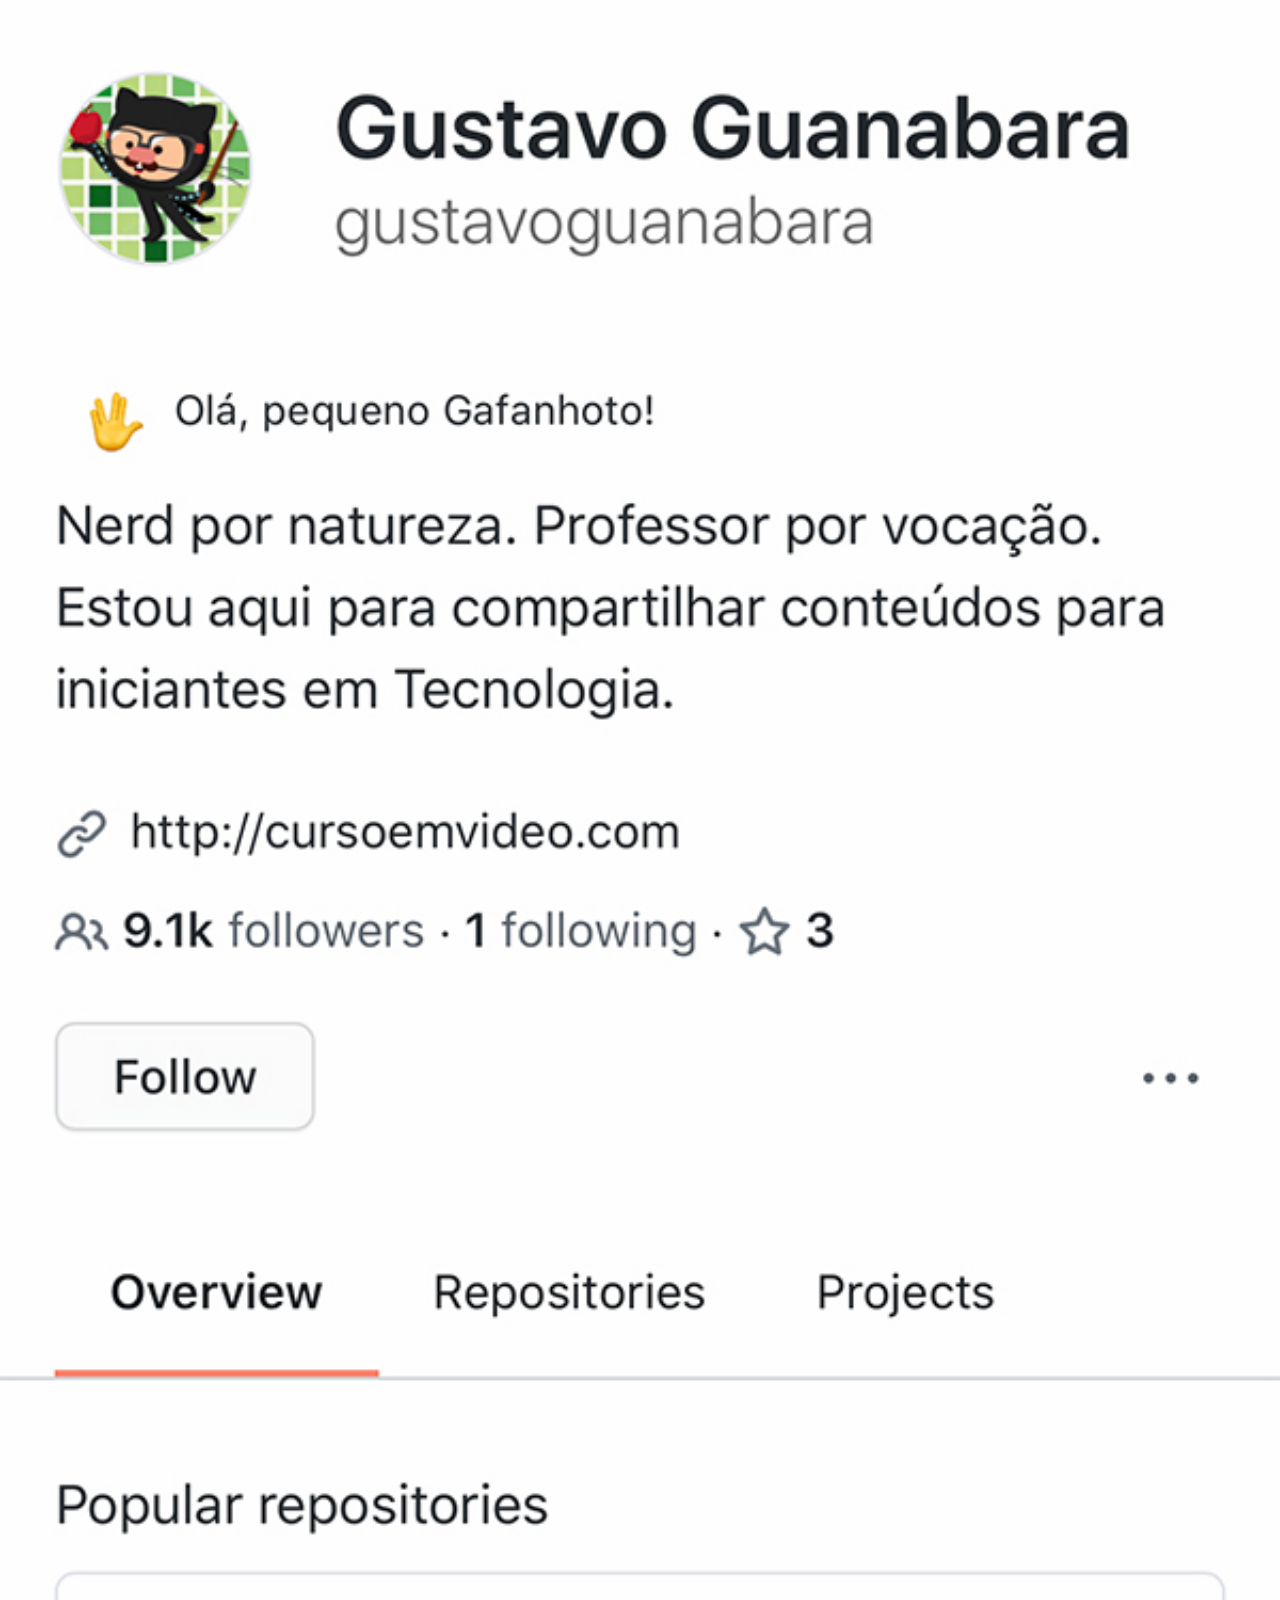
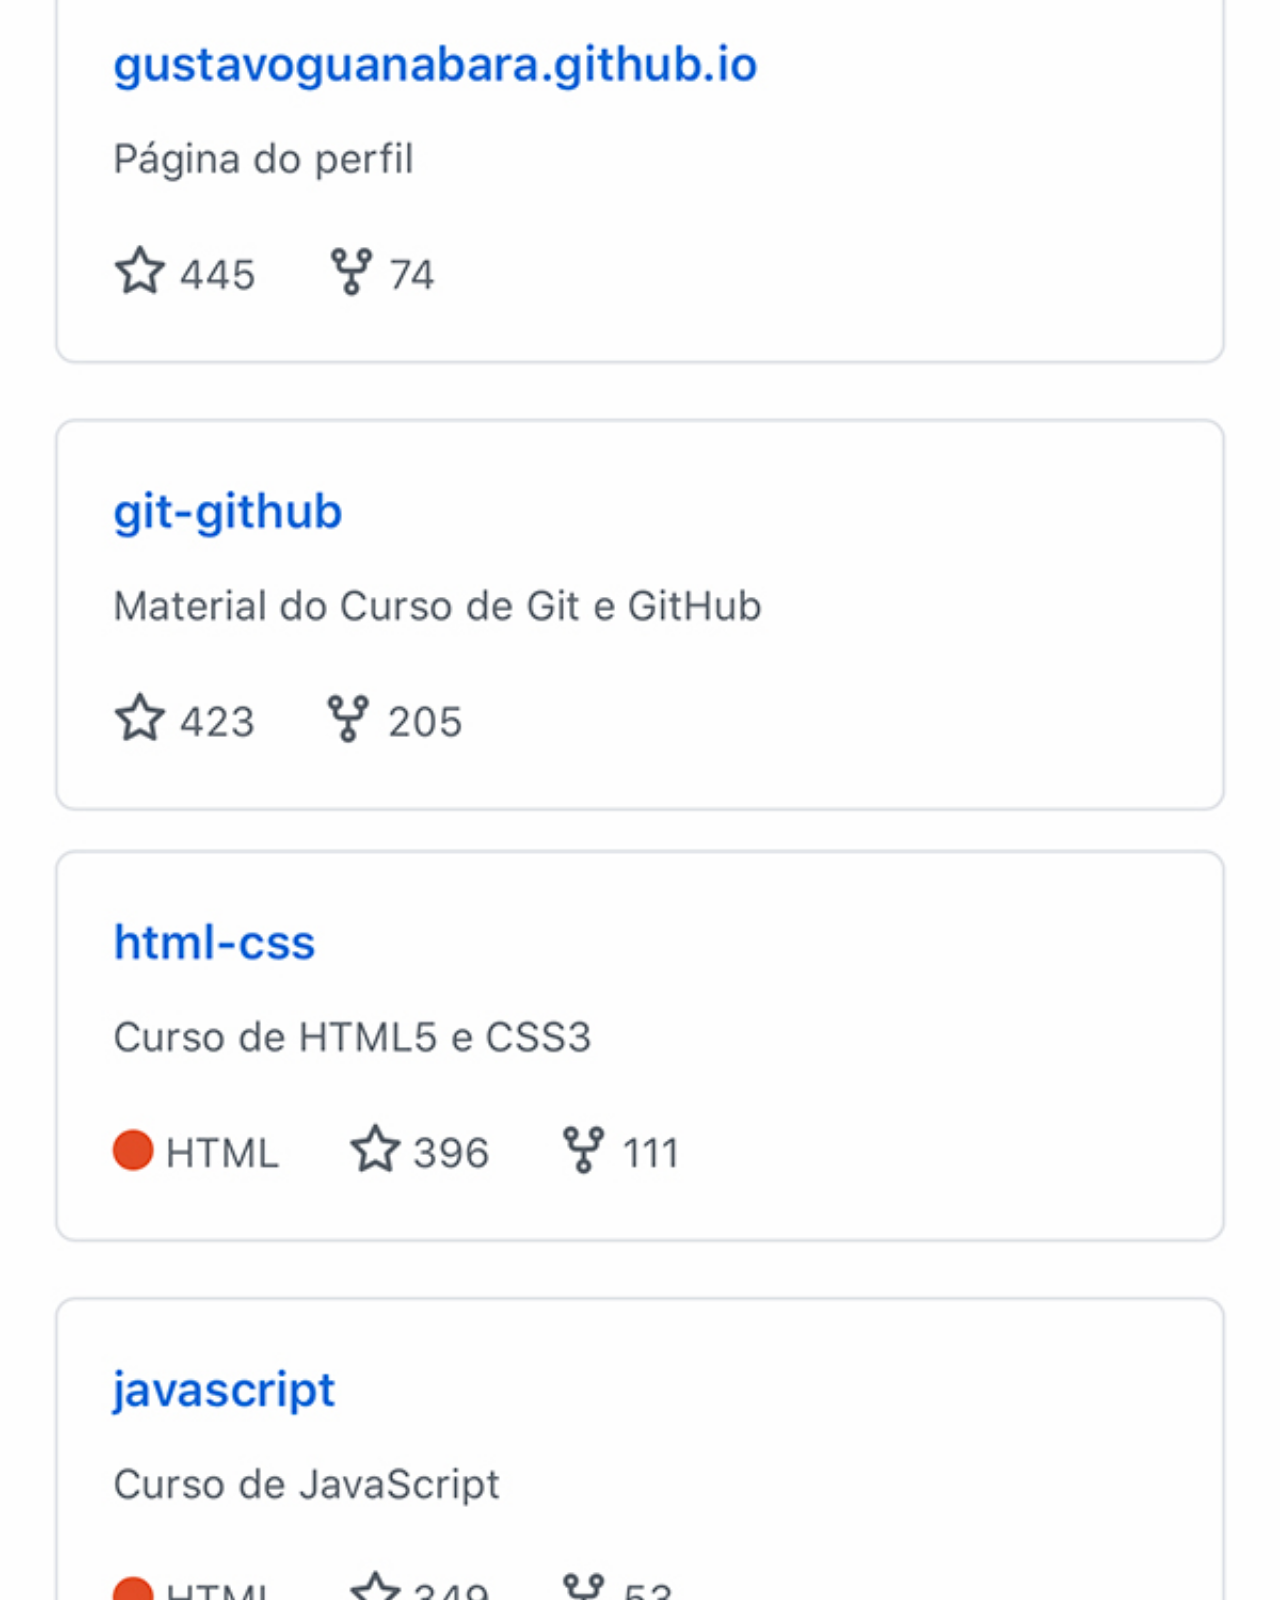
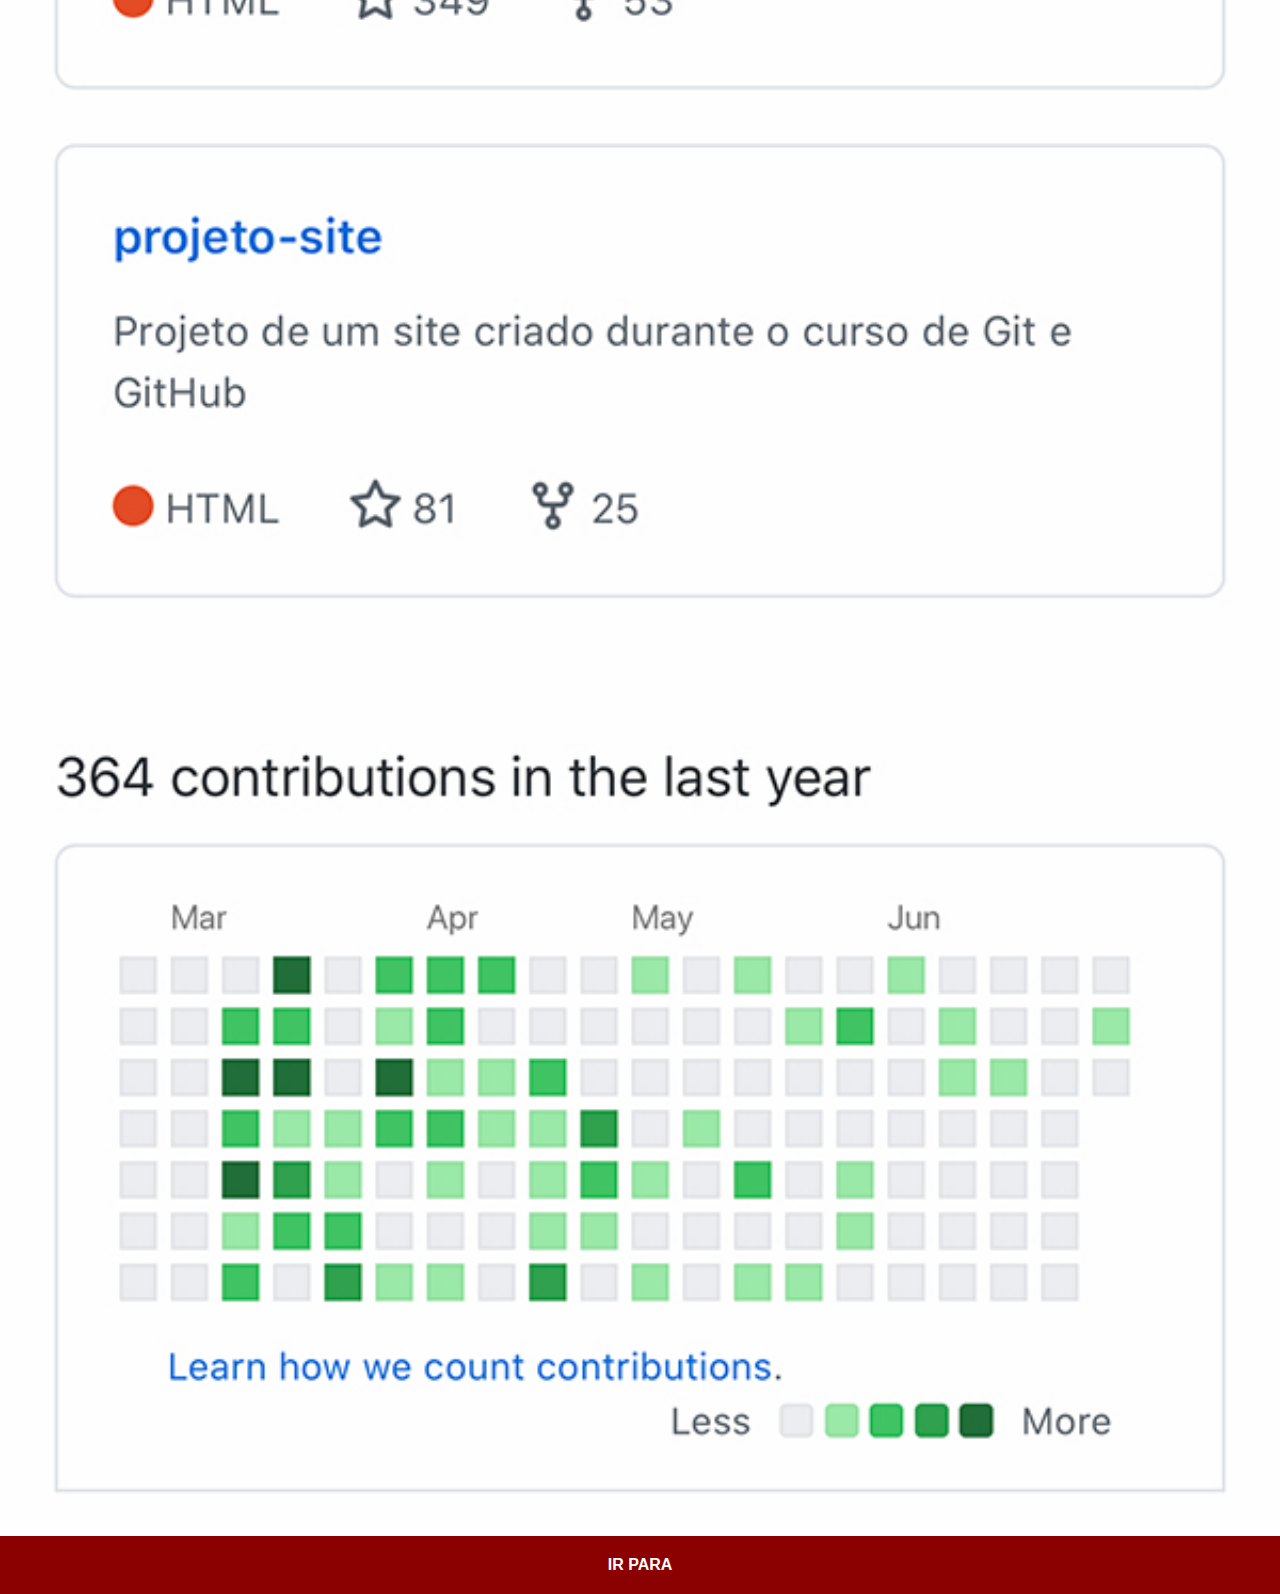
==== github.html @ eabf8a4f "Criei pagina para cada rede social" ====
<!DOCTYPE html>
<html lang="pt">
<head>
    <meta charset="UTF-8">
    <meta name="viewport" content="width=device-width, initial-scale=1.0">
    <title>Github</title>
    <link rel="stylesheet" href="estilos/social.css">
</head>
<body>
    <img src="imagens/tela-github.jpg" alt="Github">
    <a href="https://www.github.com/gustavoguanabara" target="_blank">IR PARA</a>
</body>
</html>
---- estilos/social.css ----
@charset "UTF-8";

* {
    margin: 0px;
    padding: 0px;
    font-family: Arial, Helvetica, sans-serif;
}

::-webkit-scrollbar {
    width: 0px;
    height: 0px;
}

img {
    width: 100vw;
}

a {
    display: block;
    background-color: darkred;
    color: white;
    padding: 20px;
    text-align: center;
    font-weight: bolder;
    text-decoration: none;
}

a:hover {
    background-color: red;
}
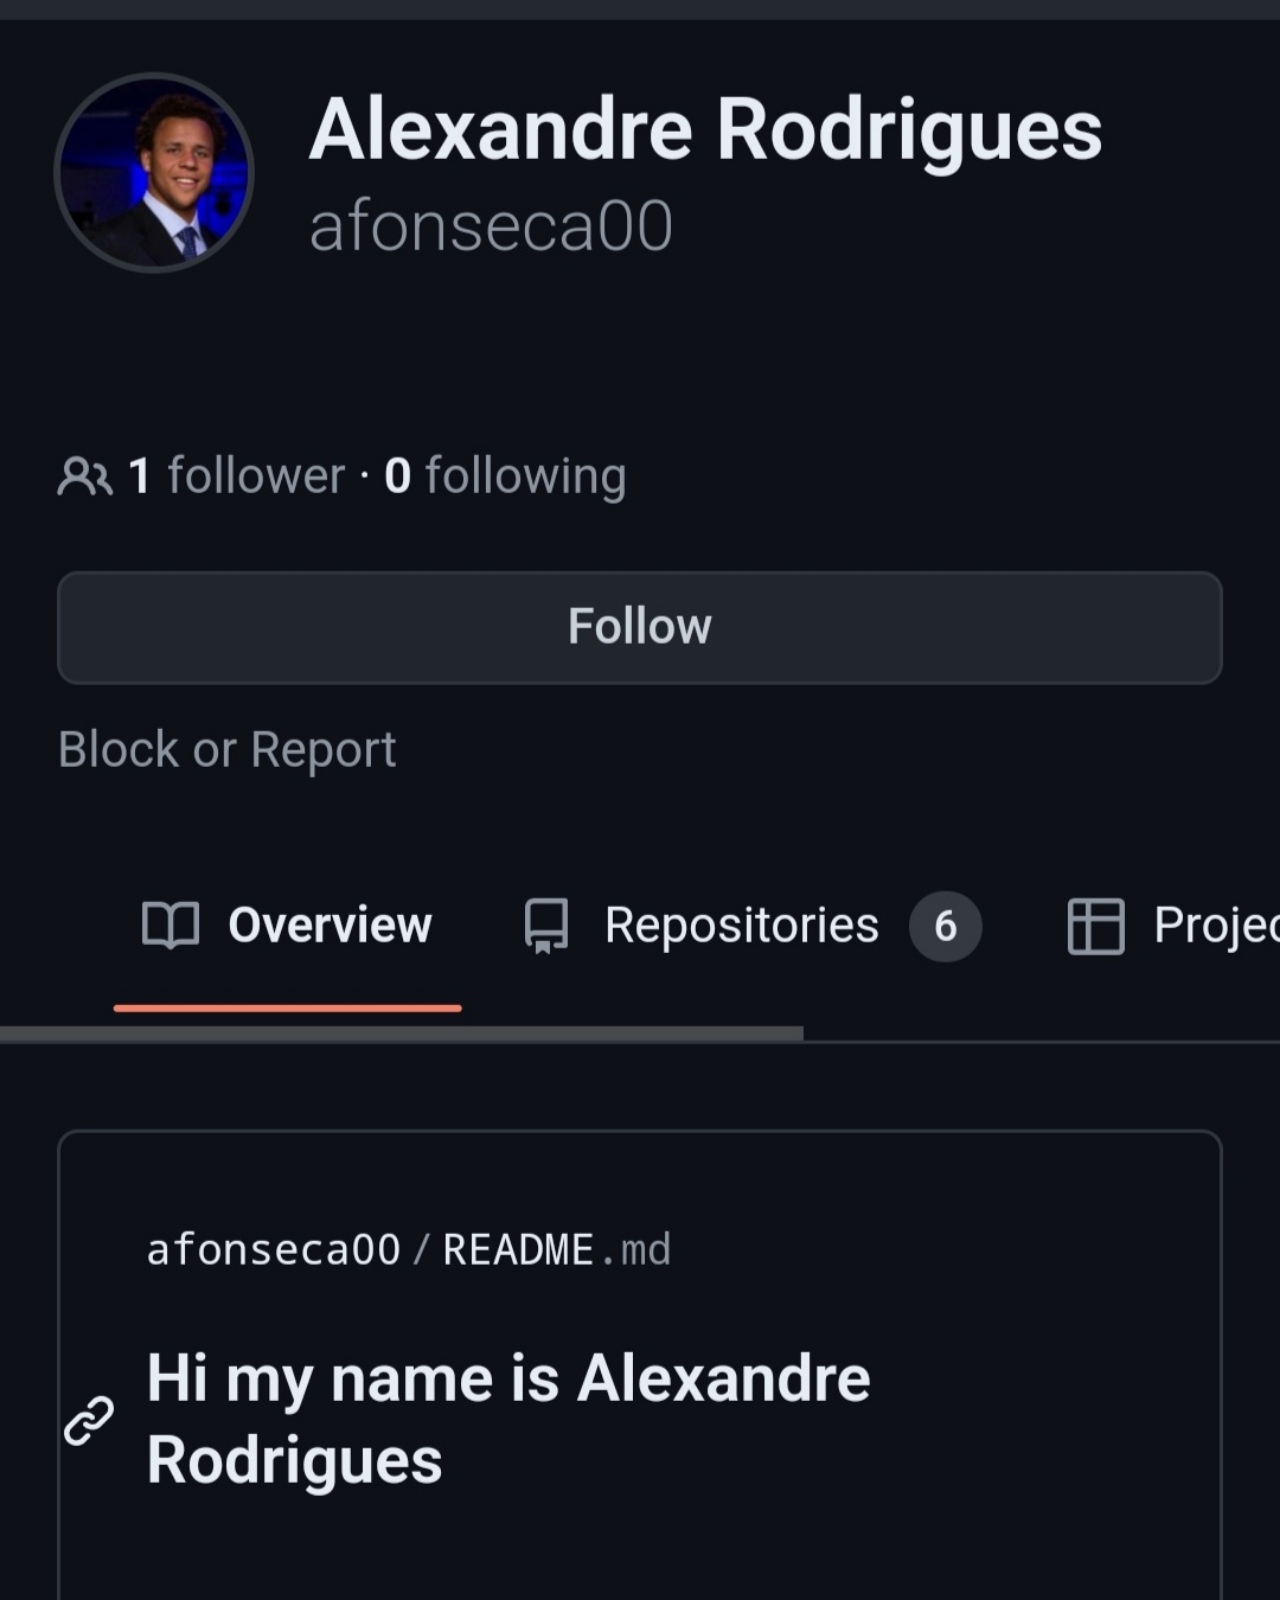
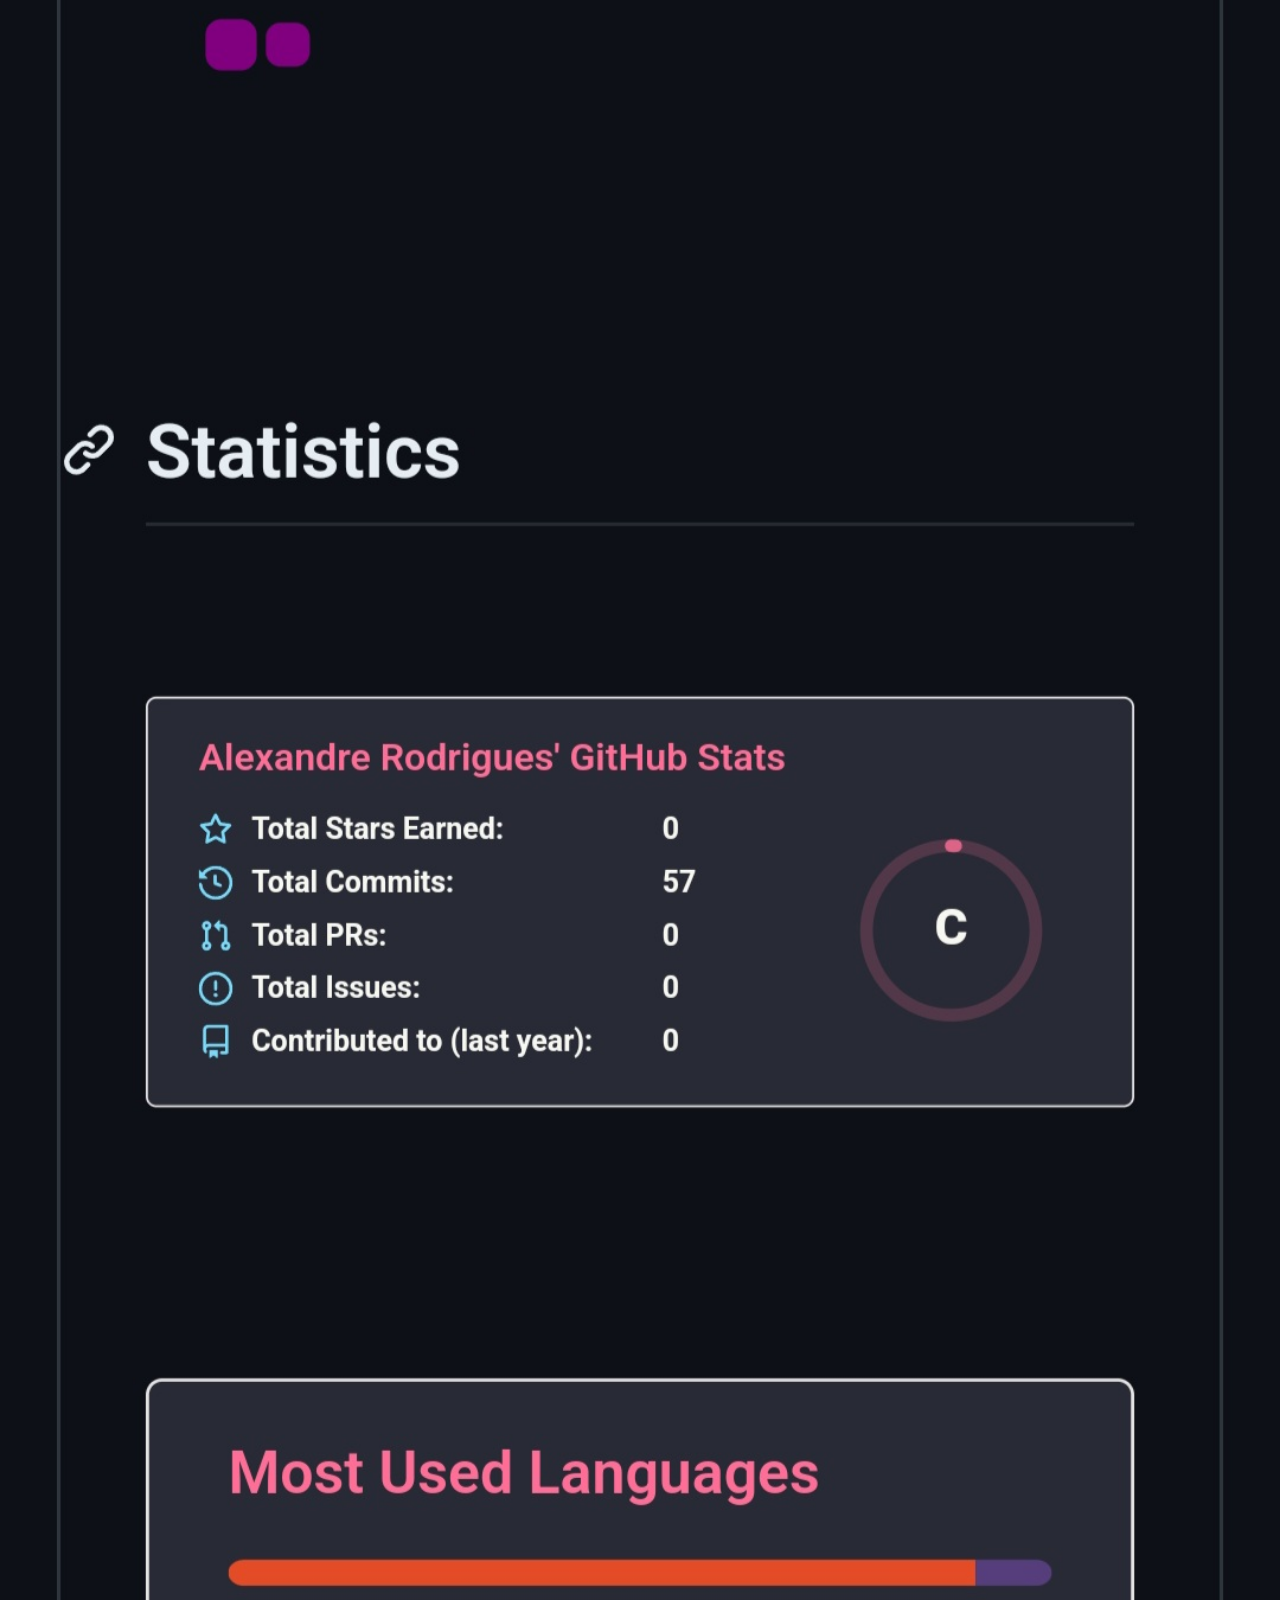
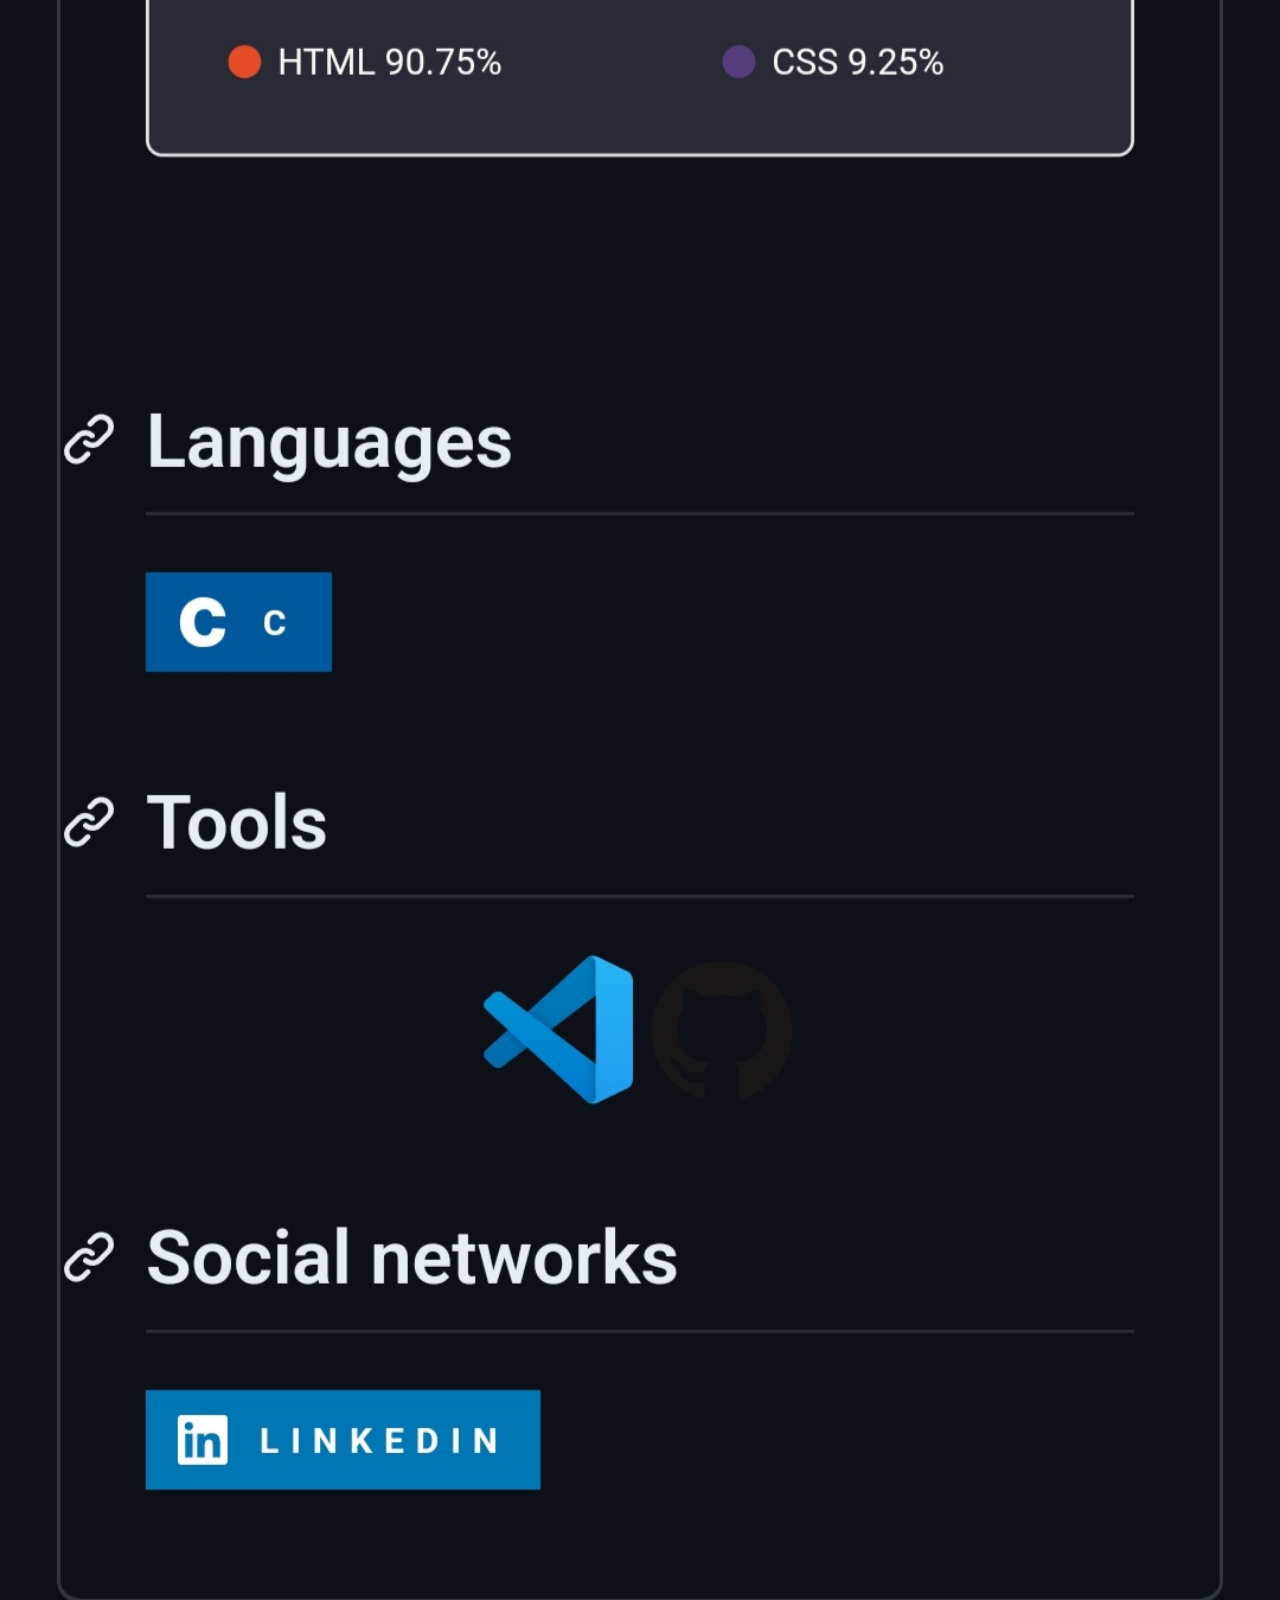
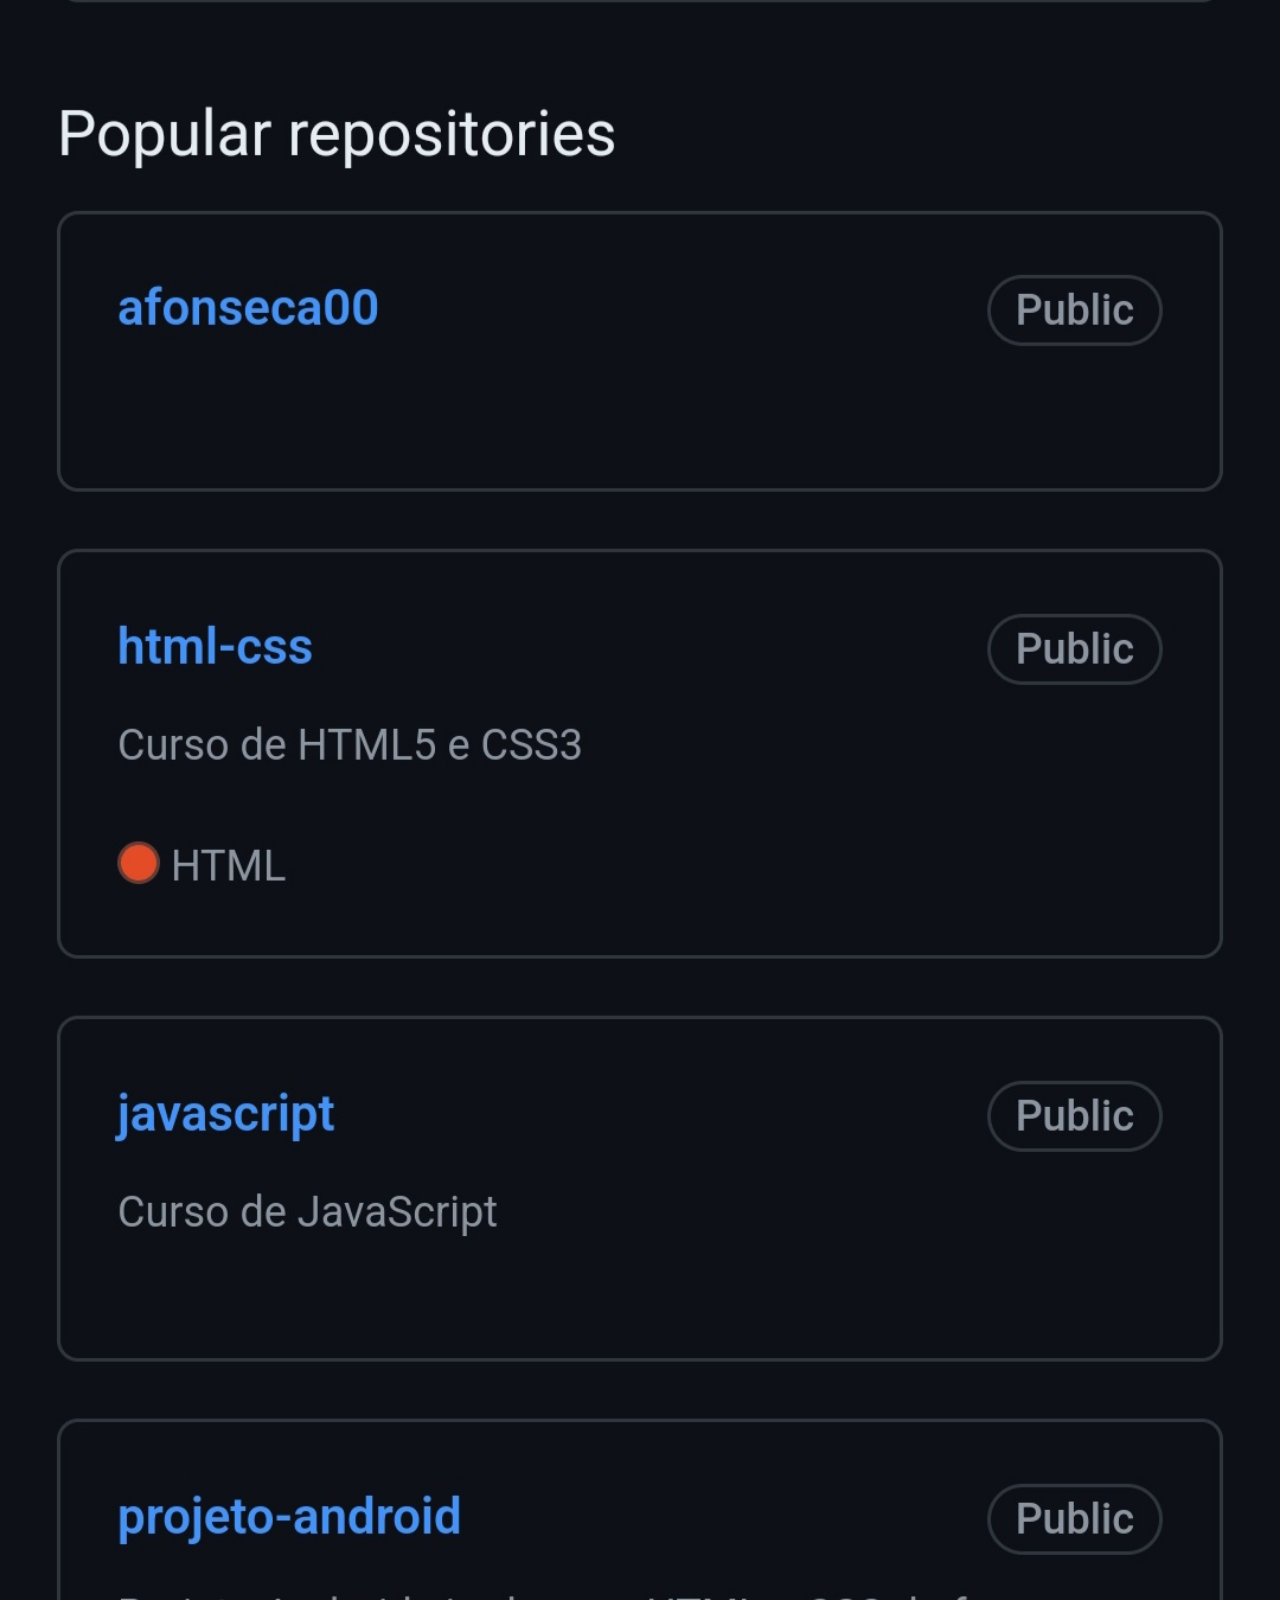
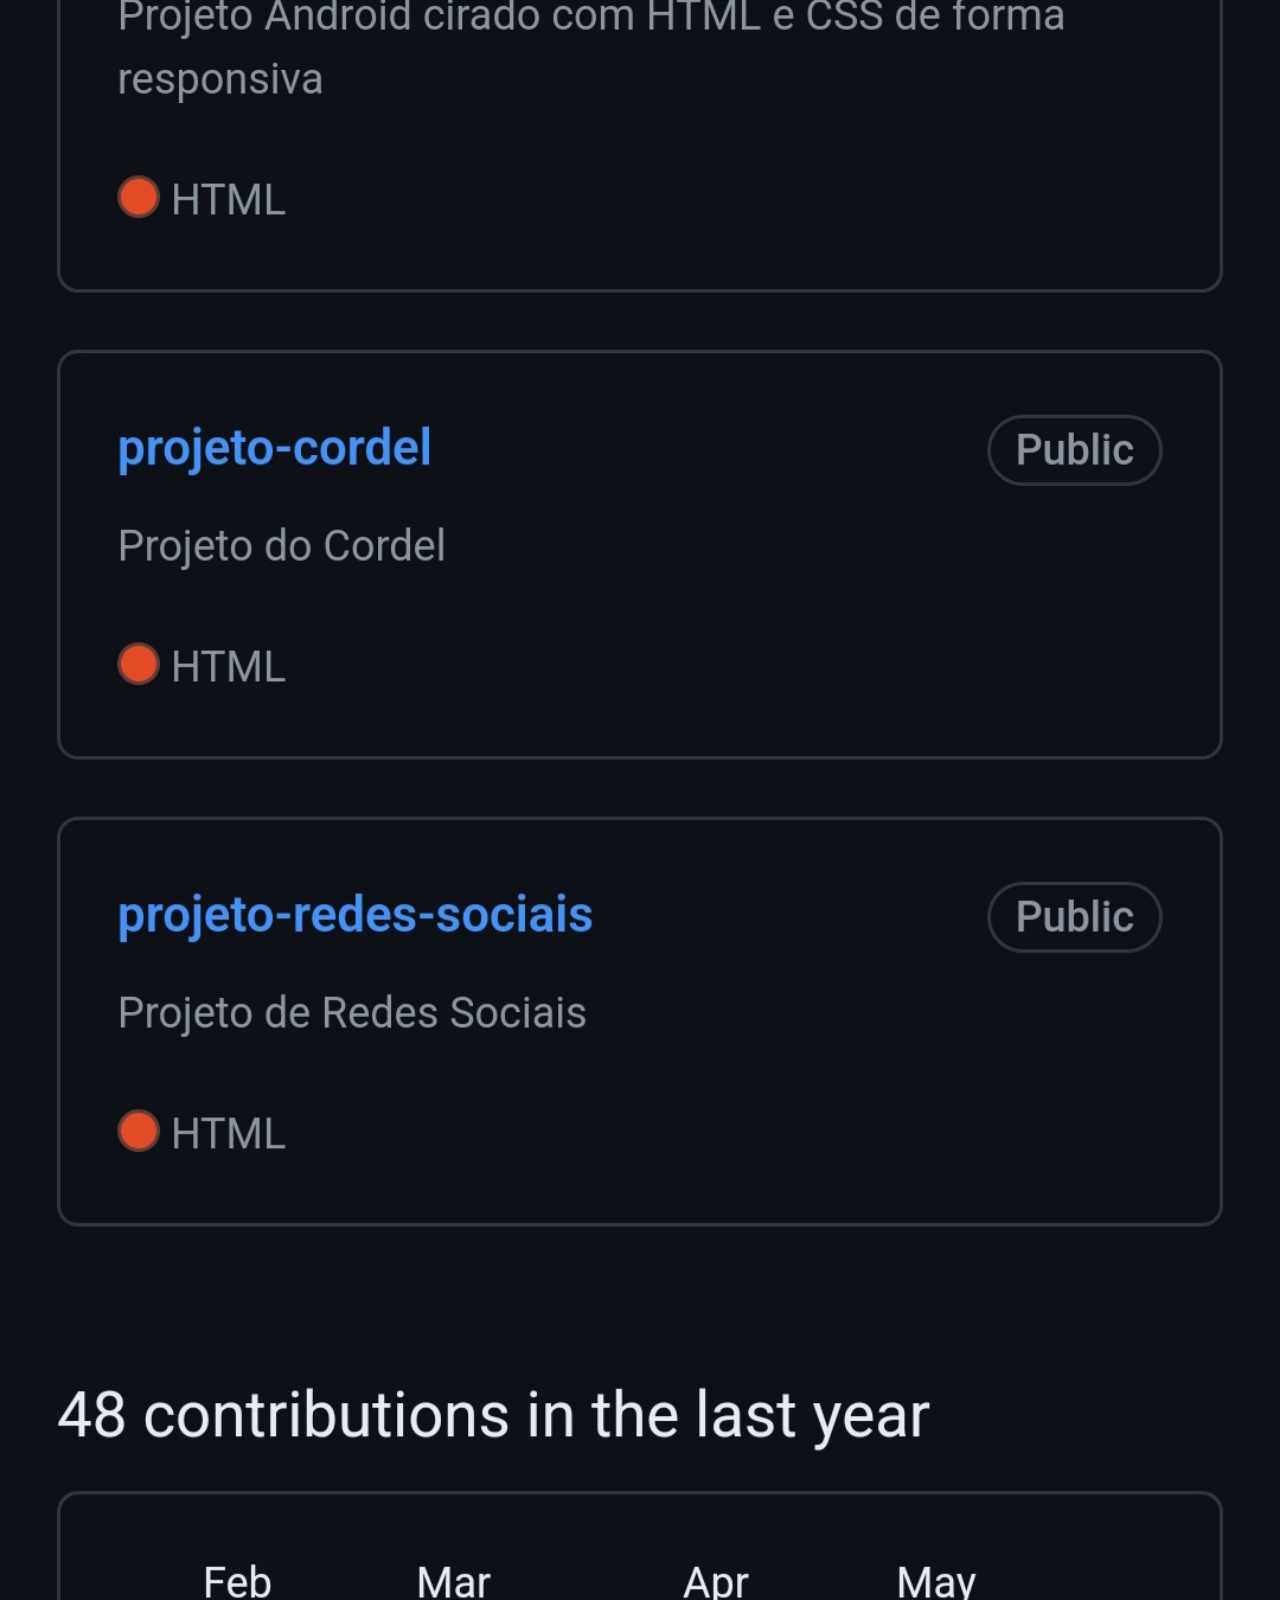
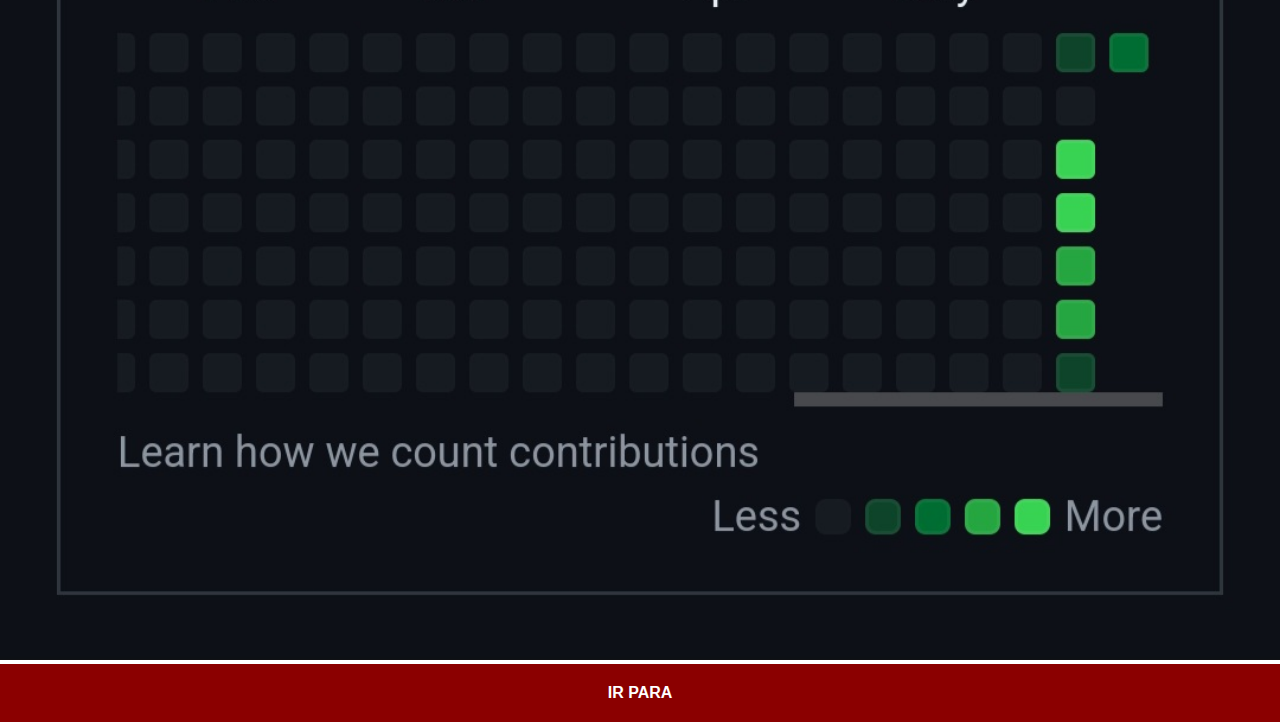
==== commit 371b5e3e: "Atualizei o trabalho para os meus dados" ====
--- a/github.html
+++ b/github.html
@@ -7,7 +7,7 @@
     <link rel="stylesheet" href="estilos/social.css">
 </head>
 <body>
-    <img src="imagens/tela-github.jpg" alt="Github">
-    <a href="https://www.github.com/gustavoguanabara" target="_blank">IR PARA</a>
+    <img src="imagens/github.jpg" alt="Github">
+    <a href="https://www.github.com/afonseca00" target="_blank">IR PARA</a>
 </body>
 </html>